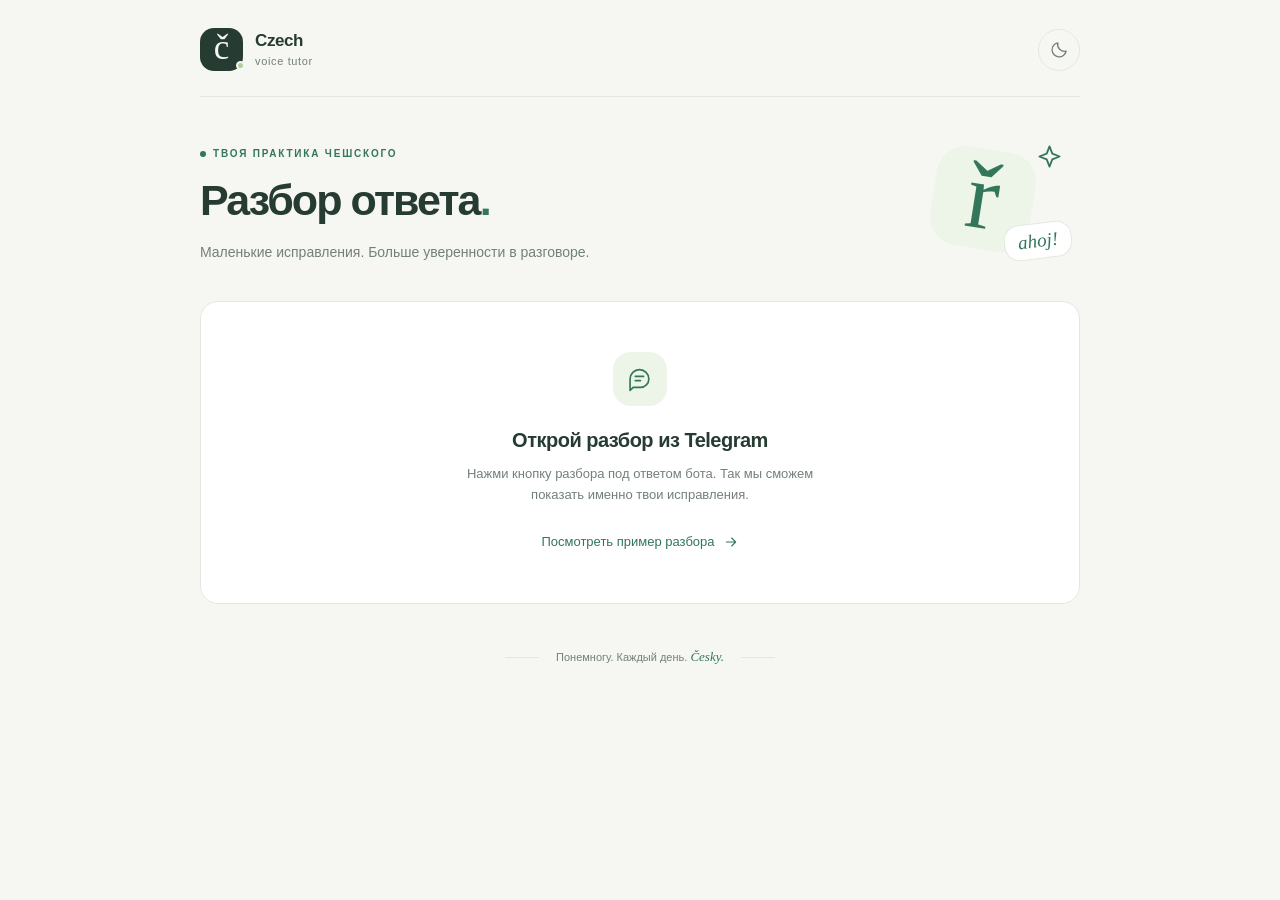
==== src/czech_tutor/api/static/index.html @ 73d91662 "feat(web): add responsive feedback Mini App" ====
<!DOCTYPE html>
<html lang="ru">
<head>
  <meta charset="utf-8">
  <meta name="viewport" content="width=device-width, initial-scale=1, viewport-fit=cover">
  <meta name="color-scheme" content="light dark">
  <meta name="referrer" content="no-referrer">
  <title>Разбор ответа · Czech Voice Tutor</title>
  <link rel="icon" href="data:,">
  <link rel="stylesheet" href="./styles.css">
  <script src="https://telegram.org/js/telegram-web-app.js"></script>
  <script type="module" src="./app.js"></script>
</head>
<body>
  <svg class="icon-library" xmlns="http://www.w3.org/2000/svg" aria-hidden="true">
    <symbol id="icon-arrow" viewBox="0 0 24 24"><path d="M5 12h14m-6-6 6 6-6 6"/></symbol>
    <symbol id="icon-check" viewBox="0 0 24 24"><path d="m5 12 4 4L19 6"/></symbol>
    <symbol id="icon-message" viewBox="0 0 24 24"><path d="M20 11.5a8 8 0 0 1-8 8H5l-3 3v-11a9 9 0 0 1 18 0Z"/><path d="M7 9h8m-8 4h5"/></symbol>
    <symbol id="icon-spark" viewBox="0 0 24 24"><path d="m12 3 2.5 6.5L21 12l-6.5 2.5L12 21l-2.5-6.5L3 12l6.5-2.5Z"/></symbol>
    <symbol id="icon-moon" viewBox="0 0 24 24"><path d="M20.5 13.5A8.5 8.5 0 0 1 10.5 3.4a8.5 8.5 0 1 0 10 10.1Z"/></symbol>
    <symbol id="icon-back" viewBox="0 0 24 24"><path d="M19 12H5m6-6-6 6 6 6"/></symbol>
    <symbol id="icon-info" viewBox="0 0 24 24"><circle cx="12" cy="12" r="9"/><path d="M12 11v6m0-10v1"/></symbol>
  </svg>

  <div class="page-shell">
    <header class="topbar">
      <div class="brand" aria-label="Czech Voice Tutor">
        <span class="brand-mark" aria-hidden="true">č<span></span></span>
        <span class="brand-name">Czech<span>voice tutor</span></span>
      </div>
      <div class="header-actions">
        <span id="demo-badge" class="demo-badge" hidden>Демо · вымышленный пример</span>
        <button id="theme-toggle" class="icon-button" type="button" aria-label="Переключить тему">
          <svg class="icon"><use href="#icon-moon"/></svg>
        </button>
        <button id="close-button" class="back-button" type="button" hidden>
          <svg class="icon"><use href="#icon-back"/></svg><span>В чат</span>
        </button>
      </div>
    </header>

    <main id="main-content">
      <section class="hero" aria-labelledby="page-title">
        <div>
          <p class="eyebrow"><span class="status-dot"></span> ТВОЯ ПРАКТИКА ЧЕШСКОГО</p>
          <h1 id="page-title">Разбор ответа<span class="title-dot">.</span></h1>
          <p class="hero-description">Маленькие исправления.<br class="mobile-break"> Больше уверенности в разговоре.</p>
        </div>
        <div class="hero-art" aria-hidden="true"><span>ř</span><svg class="icon"><use href="#icon-spark"/></svg><i>ahoj!</i></div>
      </section>

      <section id="loading-state" class="state-card" role="status" aria-live="polite">
        <div class="loading-indicator" aria-hidden="true"><span></span><span></span><span></span></div>
        <h2>Собираем твой разбор</h2>
        <p>Ещё мгновение — и всё будет на своих местах.</p>
        <div class="skeleton" aria-hidden="true"></div><div class="skeleton short" aria-hidden="true"></div>
      </section>

      <section id="error-state" class="state-card" role="alert" hidden>
        <span class="state-icon"><svg class="icon"><use href="#icon-message"/></svg></span>
        <h2 id="error-title"></h2>
        <p id="error-description"></p>
        <div class="state-actions">
          <button id="retry-button" class="primary-button" type="button" hidden>Попробовать ещё раз<svg class="icon"><use href="#icon-arrow"/></svg></button>
          <a id="demo-link" class="secondary-link" href="?demo=1" hidden>Посмотреть пример разбора<svg class="icon"><use href="#icon-arrow"/></svg></a>
        </div>
      </section>

      <section id="feedback" aria-label="Сохранённый разбор" hidden>
        <div class="tabs" role="tablist" aria-label="Разделы разбора">
          <button id="corrections-tab" class="tab" role="tab" type="button" aria-selected="true" aria-controls="corrections-panel">
            <svg class="icon"><use href="#icon-spark"/></svg>Исправления<span id="corrections-count" class="count">0</span>
          </button>
          <button id="reply-tab" class="tab" role="tab" type="button" aria-selected="false" aria-controls="reply-panel" tabindex="-1">
            <svg class="icon"><use href="#icon-message"/></svg>Ответ бота
          </button>
        </div>

        <section id="corrections-panel" role="tabpanel" aria-labelledby="corrections-tab" tabindex="0">
          <div class="section-heading"><h2>Как сказать точнее</h2><span id="corrections-caption"></span></div>
          <div id="correction-list" class="correction-list"></div>
          <div id="empty-state" class="empty-card" hidden>
            <span class="success-mark"><svg class="icon"><use href="#icon-check"/></svg></span>
            <h3>В этом сообщении нет исправлений</h3>
            <p>Модель не предложила правок. Продолжай разговор —<br>практика помогает говорить свободнее.</p>
          </div>
          <p class="review-note"><svg class="icon"><use href="#icon-info"/></svg>Разбор подготовлен ИИ. Если правило кажется спорным, уточни его у преподавателя или в справочнике.</p>
        </section>

        <section id="reply-panel" role="tabpanel" aria-labelledby="reply-tab" tabindex="0" hidden>
          <div class="section-heading"><h2>Продолжаем разговор</h2><span>ПО-ЧЕШСКИ</span></div>
          <article class="reply-card"><span class="reply-label"><span class="status-dot"></span>CZECH VOICE TUTOR</span><p id="reply-text" lang="cs"></p></article>
        </section>

        <aside id="note-card" class="note-card" hidden><span class="note-mark" aria-hidden="true">i</span><div><h2>Небольшая подсказка</h2><p id="note-text"></p></div></aside>
      </section>

      <noscript><div class="state-card"><h2>Нужен JavaScript</h2><p>Для загрузки разбора открой страницу в Telegram с включённым JavaScript.</p></div></noscript>
    </main>

    <footer class="footer"><span class="footer-line"></span><span>Понемногу. Каждый день. <span lang="cs">Česky.</span></span><span class="footer-line"></span></footer>
  </div>

  <template id="correction-template">
    <article class="correction-card">
      <div class="correction-heading"><span class="correction-number"></span><span>Точнее будет так</span><svg class="icon"><use href="#icon-check"/></svg></div>
      <div class="comparison">
        <div class="phrase original"><span class="phrase-label">БЫЛО</span><p lang="cs"></p></div>
        <svg class="icon comparison-arrow" aria-hidden="true"><use href="#icon-arrow"/></svg>
        <div class="phrase corrected"><span class="phrase-label">ЛУЧШЕ</span><p lang="cs"></p></div>
      </div>
      <div class="explanation"><span class="explanation-label">Почему так</span><p></p></div>
    </article>
  </template>
</body>
</html>
---- src/czech_tutor/api/static/styles.css ----
:root {
  color-scheme: light;
  --page: #f6f7f2;
  --surface: #fff;
  --ink: #263b32;
  --muted: #738077;
  --line: #e4e9e0;
  --green: #33765a;
  --green-soft: #edf4e8;
  --red: #a65d56;
  --red-soft: #fcf1ed;
  --note: #f0f2e8;
  --shadow: 0 6px 28px #233f2c04;
  font-family: -apple-system, BlinkMacSystemFont, "Segoe UI", sans-serif;
  font-synthesis: none;
  -webkit-font-smoothing: antialiased;
}
@media (prefers-color-scheme: dark) {
  :root:not([data-theme="light"]) { color-scheme: dark; --page: #141c19; --surface: #1d2822; --ink: #e4ede5; --muted: #a1b2a5; --line: #314137; --green: #9dceab; --green-soft: #283c2d; --red: #e0aaa0; --red-soft: #3b2d2b; --note: #293128; --shadow: none; }
}
:root[data-theme="dark"] { color-scheme: dark; --page: #141c19; --surface: #1d2822; --ink: #e4ede5; --muted: #a1b2a5; --line: #314137; --green: #9dceab; --green-soft: #283c2d; --red: #e0aaa0; --red-soft: #3b2d2b; --note: #293128; --shadow: none; }
* { box-sizing: border-box; }
[hidden] { display: none !important; }
body { margin: 0; background: var(--page); color: var(--ink); font-size: 15px; line-height: 1.6; }
button, a { -webkit-tap-highlight-color: transparent; }
button { font: inherit; cursor: pointer; }
a { color: inherit; }
button:focus-visible, a:focus-visible, [tabindex]:focus-visible { outline: 3px solid var(--green); outline-offset: 4px; }
.icon-library { position: absolute; width: 0; height: 0; overflow: hidden; }
.icon { width: 20px; height: 20px; flex-shrink: 0; fill: none; stroke: currentColor; stroke-width: 1.6; stroke-linecap: round; stroke-linejoin: round; }
.page-shell { width: min(100% - 64px, 880px); margin: 0 auto; padding-top: max(28px, env(safe-area-inset-top), var(--tg-content-safe-area-inset-top, 0px)); padding-bottom: max(28px, env(safe-area-inset-bottom), var(--tg-content-safe-area-inset-bottom, 0px)); }
.topbar { display: flex; align-items: center; justify-content: space-between; gap: 16px; padding-bottom: 25px; border-bottom: 1px solid var(--line); }
.brand { display: inline-flex; align-items: center; gap: 12px; text-decoration: none; }
.brand-mark { width: 43px; height: 43px; position: relative; display: grid; place-items: center; background: var(--ink); color: var(--page); border-radius: 14px; font-family: Georgia, serif; font-size: 35px; line-height: 1; padding-bottom: 5px; }
.brand-mark span { position: absolute; width: 9px; height: 9px; background: #b4cd9c; border-radius: 50%; right: -2px; bottom: 1px; border: 2px solid var(--page); }
.brand-name { display: flex; flex-direction: column; font-size: 17px; font-weight: 650; line-height: 1.2; letter-spacing: -.4px; }
.brand-name > span { color: var(--muted); font-size: 11px; font-weight: 450; letter-spacing: .65px; margin-top: 4px; }
.header-actions { display: flex; align-items: center; gap: 12px; }
.demo-badge { font-size: 11px; color: var(--muted); border: 1px solid var(--line); padding: 6px 10px; border-radius: 20px; }
.icon-button, .back-button { display: inline-flex; align-items: center; justify-content: center; min-width: 42px; min-height: 42px; background: transparent; color: var(--muted); border: 1px solid var(--line); border-radius: 50%; }
.back-button { gap: 6px; border-radius: 24px; padding: 8px 14px; font-size: 13px; }
.icon-button:hover, .back-button:hover { background: var(--surface); color: var(--ink); }
.hero { display: flex; justify-content: space-between; align-items: center; gap: 20px; padding: 49px 0 37px; }
.eyebrow { display: flex; align-items: center; gap: 7px; color: var(--green); font-size: 10px; font-weight: 650; letter-spacing: 1.8px; margin: 0 0 13px; }
.status-dot { display: inline-block; height: 6px; width: 6px; border-radius: 50%; background: var(--green); flex-shrink: 0; }
h1 { font-size: clamp(30px, 5vw, 43px); line-height: 1.2; font-weight: 600; letter-spacing: -1.9px; margin: 0; }
.title-dot { color: var(--green); }
.hero-description { color: var(--muted); font-size: 14px; margin: 14px 0 0; line-height: 1.7; }
.mobile-break { display: none; }
.hero-art { position: relative; height: 113px; width: 130px; margin-right: 17px; flex-shrink: 0; }
.hero-art > span { display: grid; place-items: center; height: 100px; width: 100px; border-radius: 29px; background: var(--green-soft); color: var(--green); font-family: Georgia, serif; font-size: 95px; line-height: 1; transform: rotate(9deg); padding-bottom: 20px; }
.hero-art .icon { position: absolute; right: 0; top: -6px; width: 27px; height: 27px; color: var(--green); }
.hero-art > i { position: absolute; right: -9px; bottom: 2px; padding: 2px 13px; background: var(--surface); color: var(--green); font-family: Georgia, serif; font-size: 19px; border: 1px solid var(--line); border-radius: 15px; transform: rotate(-7deg); }
.tabs { display: flex; gap: 5px; width: fit-content; max-width: 100%; padding: 5px; background: var(--line); border-radius: 14px; margin-bottom: 31px; }
.tab { display: flex; align-items: center; justify-content: center; gap: 8px; min-height: 43px; padding: 9px 19px; border: 0; border-radius: 10px; background: transparent; color: var(--muted); font-size: 13px; font-weight: 550; white-space: nowrap; }
.tab[aria-selected="true"] { background: var(--surface); color: var(--ink); box-shadow: 0 2px 4px #00000004; }
.tab .icon { width: 16px; height: 16px; }
.count { min-width: 20px; height: 20px; display: inline-flex; align-items: center; justify-content: center; padding: 0 5px; border-radius: 6px; background: var(--green-soft); color: var(--green); font-size: 11px; }
.section-heading { display: flex; justify-content: space-between; align-items: baseline; gap: 12px; margin-bottom: 15px; }
.section-heading h2 { font-size: 15px; margin: 0; font-weight: 550; letter-spacing: -.2px; }
.section-heading > span { color: var(--muted); font-size: 10px; letter-spacing: 1.1px; text-align: right; }
.correction-list { display: grid; gap: 16px; }
.correction-card { background: var(--surface); border: 1px solid var(--line); border-radius: 18px; padding: 23px 25px 21px; box-shadow: var(--shadow); animation: appear .3s ease both; }
.correction-heading { display: flex; align-items: center; gap: 9px; color: var(--muted); font-size: 11px; margin-bottom: 17px; }
.correction-number { color: var(--green); background: var(--green-soft); border-radius: 6px; font-size: 10px; font-weight: 600; padding: 2px 6px; font-variant-numeric: tabular-nums; }
.correction-heading > .icon { margin-left: auto; width: 15px; height: 15px; color: var(--green); }
.comparison { display: grid; grid-template-columns: minmax(0, 1fr) 20px minmax(0, 1fr); align-items: center; gap: 14px; }
.phrase { align-self: stretch; border-radius: 10px; padding: 11px 15px 13px; overflow-wrap: anywhere; }
.original { background: var(--red-soft); color: var(--red); }
.corrected { background: var(--green-soft); color: var(--green); }
.phrase-label { display: block; font-size: 9px; letter-spacing: 1.2px; font-weight: 600; opacity: .85; }
.phrase p { font-size: 18px; font-weight: 500; line-height: 1.5; margin: 4px 0 0; }
.original p { text-decoration: line-through; text-decoration-color: color-mix(in srgb, var(--red), transparent 50%); text-decoration-thickness: 1px; }
.comparison-arrow { width: 18px; height: 18px; color: var(--muted); }
.explanation { display: grid; grid-template-columns: 88px minmax(0, 1fr); gap: 12px; padding-top: 17px; margin-top: 17px; border-top: 1px solid var(--line); }
.explanation-label { color: var(--muted); font-size: 11px; padding-top: 2px; }
.explanation p { font-size: 13px; line-height: 1.75; margin: 0; overflow-wrap: anywhere; white-space: pre-wrap; }
.review-note { display: flex; align-items: flex-start; gap: 8px; color: var(--muted); font-size: 11px; line-height: 1.7; margin: 18px 5px 0; }
.review-note .icon { width: 14px; height: 14px; margin-top: 2px; }
.reply-card { background: var(--surface); border: 1px solid var(--line); border-radius: 18px; padding: 27px; }
.reply-label { display: flex; align-items: center; gap: 7px; color: var(--muted); font-size: 10px; letter-spacing: 1.3px; }
.reply-card > p { margin: 20px 0 4px; font-size: 20px; line-height: 1.85; letter-spacing: -.2px; white-space: pre-wrap; overflow-wrap: anywhere; }
.note-card { margin-top: 25px; border-radius: 14px; background: var(--note); padding: 19px 21px; display: flex; align-items: flex-start; gap: 12px; }
.note-mark { color: var(--green); font-family: Georgia, serif; font-weight: 700; font-style: italic; width: 22px; height: 22px; display: grid; place-items: center; border: 1px solid var(--green); border-radius: 50%; flex-shrink: 0; font-size: 14px; }
.note-card h2 { font-size: 12px; margin: 0 0 6px; font-weight: 600; }
.note-card p { margin: 0; color: var(--muted); font-size: 13px; line-height: 1.75; white-space: pre-wrap; overflow-wrap: anywhere; }
.footer { display: flex; align-items: center; justify-content: center; gap: 17px; color: var(--muted); font-size: 11px; margin-top: 43px; padding: 0 15px; }
.footer > span:nth-child(2) { text-align: center; }
.footer-line { width: 34px; height: 1px; background: var(--line); }
.footer [lang="cs"] { font-family: Georgia, serif; font-style: italic; font-size: 13px; color: var(--green); }
.state-card, .empty-card { text-align: center; background: var(--surface); border: 1px solid var(--line); border-radius: 18px; padding: 50px 28px; }
.state-card h2, .empty-card h3 { font-size: 20px; line-height: 1.4; font-weight: 550; letter-spacing: -.5px; margin: 20px 0 10px; }
.state-card p, .empty-card p { color: var(--muted); font-size: 13px; max-width: 400px; margin: 0 auto; }
.state-icon, .success-mark { display: inline-grid; place-items: center; height: 54px; width: 54px; background: var(--green-soft); color: var(--green); border-radius: 18px; }
.success-mark { border-radius: 50%; }
.state-icon .icon, .success-mark .icon { width: 25px; height: 25px; }
.state-actions { display: grid; justify-content: center; justify-items: center; gap: 17px; margin-top: 26px; }
.primary-button { display: inline-flex; align-items: center; justify-content: center; gap: 14px; border: 0; border-radius: 12px; min-height: 46px; padding: 12px 20px; background: var(--green); color: var(--page); font-size: 13px; font-weight: 550; }
.primary-button:hover { filter: brightness(.93); }
.secondary-link { display: inline-flex; align-items: center; gap: 8px; color: var(--green); font-size: 13px; text-decoration: none; }
.secondary-link:hover { text-decoration: underline; }
.secondary-link .icon { width: 16px; height: 16px; }
.loading-indicator { display: flex; gap: 6px; justify-content: center; height: 20px; align-items: center; }
.loading-indicator span { width: 8px; height: 8px; border-radius: 50%; background: var(--green); animation: breathe 1.1s infinite alternate; }
.loading-indicator span:nth-child(2) { animation-delay: .2s; }
.loading-indicator span:nth-child(3) { animation-delay: .4s; }
.skeleton { height: 10px; border-radius: 10px; width: 70%; margin: 30px auto 0; background: var(--line); animation: breathe 1.1s infinite alternate; }
.skeleton.short { width: 44%; margin-top: 12px; }
@keyframes breathe { from { opacity: .35; } to { opacity: .9; } }
@keyframes appear { from { opacity: 0; transform: translateY(5px); } to { opacity: 1; transform: translateY(0); } }
@media (max-width: 600px) {
  .page-shell { width: calc(100% - 36px); padding-top: max(20px, env(safe-area-inset-top), var(--tg-content-safe-area-inset-top, 0px)); }
  .topbar { padding-bottom: 19px; }
  .header-actions { gap: 8px; }
  .demo-badge { position: absolute; top: 85px; right: 18px; font-size: 9px; padding: 3px 7px; }
  .brand-mark { width: 37px; height: 37px; font-size: 30px; border-radius: 12px; }
  .brand-name { font-size: 15px; }
  .brand-name > span { font-size: 10px; }
  .hero { padding-top: 44px; padding-bottom: 27px; gap: 6px; }
  h1 { font-size: 31px; letter-spacing: -1.3px; }
  .eyebrow { font-size: 8px; letter-spacing: 1.3px; margin-bottom: 11px; }
  .hero-description { font-size: 12px; margin-top: 11px; }
  .mobile-break { display: inline; }
  .hero-art { width: 62px; height: 79px; margin-right: 6px; }
  .hero-art > span { width: 60px; height: 67px; font-size: 63px; border-radius: 20px; padding-bottom: 15px; }
  .hero-art .icon { width: 19px; height: 19px; right: -8px; top: -5px; }
  .hero-art > i { font-size: 14px; padding: 0 8px; right: -8px; bottom: 0; }
  .tabs { width: 100%; margin-bottom: 26px; }
  .tab { flex: 1; padding: 9px 8px; gap: 6px; font-size: 12px; }
  .section-heading { margin-bottom: 12px; }
  .section-heading h2 { font-size: 14px; }
  .section-heading > span { font-size: 8px; letter-spacing: .7px; }
  .correction-card { padding: 18px 16px; border-radius: 15px; }
  .comparison { gap: 8px; grid-template-columns: minmax(0, 1fr) 14px minmax(0, 1fr); }
  .phrase { padding: 9px 10px 11px; }
  .phrase p { font-size: 16px; }
  .phrase-label { font-size: 8px; }
  .comparison-arrow { width: 14px; height: 14px; }
  .explanation { grid-template-columns: 1fr; gap: 5px; margin-top: 14px; padding-top: 12px; }
  .explanation-label { font-size: 10px; }
  .explanation p { font-size: 12px; }
  .correction-list { gap: 12px; }
  .note-card { padding: 16px; margin-top: 20px; gap: 10px; }
  .note-card p { font-size: 12px; }
  .reply-card { padding: 21px; }
  .reply-card > p { font-size: 18px; }
  .footer { font-size: 10px; gap: 11px; margin-top: 32px; padding: 0; }
  .state-card, .empty-card { padding: 35px 18px; }
  .state-card h2, .empty-card h3 { font-size: 18px; }
}
@media (max-width: 350px) {
  .hero-art { display: none; }
  .back-button { padding: 8px; }
  .back-button span { display: none; }
  .comparison { grid-template-columns: 1fr; }
  .comparison-arrow { display: none; }
}
@media (prefers-reduced-motion: reduce) {
  *, *::before, *::after { animation: none !important; scroll-behavior: auto !important; }
}
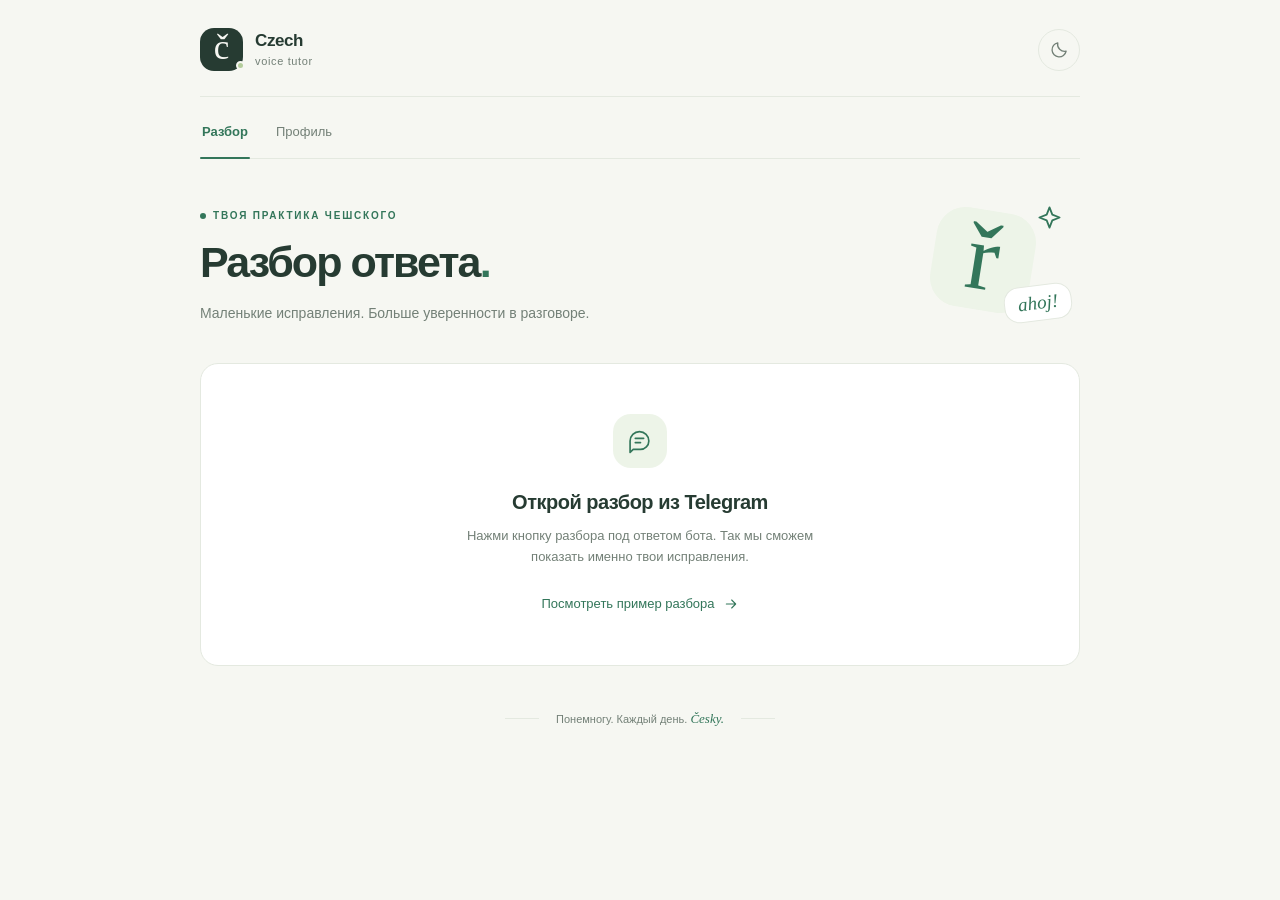
==== commit 835618bb: "feat(web): add Mini App profile settings" ====
--- a/src/czech_tutor/api/static/index.html
+++ b/src/czech_tutor/api/static/index.html
@@ -38,6 +38,11 @@
         </button>
       </div>
     </header>
+
+    <nav class="page-nav" aria-label="Разделы приложения">
+      <span class="page-nav-link" aria-current="page">Разбор</span>
+      <a id="profile-link" class="page-nav-link" href="./profile.html">Профиль</a>
+    </nav>
 
     <main id="main-content">
       <section class="hero" aria-labelledby="page-title">
--- a/src/czech_tutor/api/static/styles.css
+++ b/src/czech_tutor/api/static/styles.css
@@ -40,6 +40,11 @@
 .icon-button, .back-button { display: inline-flex; align-items: center; justify-content: center; min-width: 42px; min-height: 42px; background: transparent; color: var(--muted); border: 1px solid var(--line); border-radius: 50%; }
 .back-button { gap: 6px; border-radius: 24px; padding: 8px 14px; font-size: 13px; }
 .icon-button:hover, .back-button:hover { background: var(--surface); color: var(--ink); }
+.page-nav { display: flex; gap: 24px; border-bottom: 1px solid var(--line); margin-top: 13px; }
+.page-nav-link { position: relative; padding: 12px 2px 15px; color: var(--muted); font-size: 13px; text-decoration: none; }
+.page-nav-link:hover { color: var(--ink); }
+.page-nav-link[aria-current="page"] { color: var(--green); font-weight: 600; }
+.page-nav-link[aria-current="page"]::after { content: ""; position: absolute; height: 2px; left: 0; right: 0; bottom: -1px; background: var(--green); border-radius: 2px; }
 .hero { display: flex; justify-content: space-between; align-items: center; gap: 20px; padding: 49px 0 37px; }
 .eyebrow { display: flex; align-items: center; gap: 7px; color: var(--green); font-size: 10px; font-weight: 650; letter-spacing: 1.8px; margin: 0 0 13px; }
 .status-dot { display: inline-block; height: 6px; width: 6px; border-radius: 50%; background: var(--green); flex-shrink: 0; }
@@ -95,8 +100,9 @@
 .success-mark { border-radius: 50%; }
 .state-icon .icon, .success-mark .icon { width: 25px; height: 25px; }
 .state-actions { display: grid; justify-content: center; justify-items: center; gap: 17px; margin-top: 26px; }
-.primary-button { display: inline-flex; align-items: center; justify-content: center; gap: 14px; border: 0; border-radius: 12px; min-height: 46px; padding: 12px 20px; background: var(--green); color: var(--page); font-size: 13px; font-weight: 550; }
+.primary-button { display: inline-flex; align-items: center; justify-content: center; gap: 14px; border: 0; border-radius: 12px; min-height: 46px; padding: 12px 20px; background: var(--green); color: var(--page); font-size: 13px; font-weight: 550; text-decoration: none; }
 .primary-button:hover { filter: brightness(.93); }
+.primary-button:disabled { background: var(--line); color: var(--muted); cursor: default; filter: none; }
 .secondary-link { display: inline-flex; align-items: center; gap: 8px; color: var(--green); font-size: 13px; text-decoration: none; }
 .secondary-link:hover { text-decoration: underline; }
 .secondary-link .icon { width: 16px; height: 16px; }
@@ -106,6 +112,76 @@
 .loading-indicator span:nth-child(3) { animation-delay: .4s; }
 .skeleton { height: 10px; border-radius: 10px; width: 70%; margin: 30px auto 0; background: var(--line); animation: breathe 1.1s infinite alternate; }
 .skeleton.short { width: 44%; margin-top: 12px; }
+.profile-art { position: relative; display: grid; place-items: center; width: 98px; height: 98px; margin-right: 20px; border-radius: 29px; background: var(--green-soft); color: var(--green); transform: rotate(7deg); flex-shrink: 0; }
+.profile-art > .icon { width: 45px; height: 45px; stroke-width: 1.1; transform: rotate(-7deg); }
+.profile-art > span { position: absolute; bottom: -6px; right: -11px; padding: 0 12px; border: 1px solid var(--line); border-radius: 20px; background: var(--surface); font: italic 19px/1.5 Georgia, serif; transform: rotate(-12deg); }
+.preview-notice { display: flex; align-items: flex-start; gap: 10px; padding: 14px 17px; margin-bottom: 19px; border: 1px dashed var(--line); border-radius: 12px; color: var(--muted); }
+.preview-notice > .icon { width: 16px; height: 16px; margin-top: 3px; }
+.preview-notice p { margin: 0; font-size: 12px; line-height: 1.6; }
+.preview-notice strong { color: var(--ink); font-weight: 550; margin-right: 8px; }
+.profile-summary { display: flex; align-items: center; flex-wrap: wrap; gap: 15px; padding: 20px 24px; margin-bottom: 21px; border: 1px solid var(--line); background: var(--surface); border-radius: 18px; }
+.profile-avatar { display: grid; place-items: center; width: 46px; height: 46px; border-radius: 15px; background: var(--green-soft); color: var(--green); flex-shrink: 0; }
+.profile-avatar .icon { width: 23px; height: 23px; }
+.profile-identity { flex: 1; }
+.profile-identity h2 { margin: 0 0 3px; font-size: 15px; font-weight: 550; }
+.profile-identity p { margin: 0; font-size: 12px; color: var(--muted); }
+.level-badge { display: inline-block; padding: 5px 10px; border: 1px solid var(--line); border-radius: 8px; font-size: 11px; color: var(--muted); }
+.level-badge.has-level { color: var(--green); border-color: var(--green-soft); background: var(--green-soft); }
+.profile-card { padding: 27px; border: 1px solid var(--line); background: var(--surface); border-radius: 18px; box-shadow: var(--shadow); }
+.profile-card fieldset { border: 0; min-width: 0; padding: 0; margin: 0; }
+.profile-card legend { padding: 0; color: var(--ink); font-size: 18px; font-weight: 550; letter-spacing: -.4px; }
+.profile-description { margin: 7px 0 23px; max-width: 540px; color: var(--muted); font-size: 13px; line-height: 1.7; }
+.level-grid { display: grid; grid-template-columns: repeat(3, minmax(0, 1fr)); gap: 12px; }
+.level-option { position: relative; min-width: 0; cursor: pointer; }
+.level-option input { position: absolute; width: 1px; height: 1px; opacity: 0; }
+.level-option-body { display: flex; flex-direction: column; height: 100%; min-height: 143px; padding: 15px; border: 1px solid var(--line); border-radius: 12px; background: var(--page); transition: border-color .15s, background .15s; }
+.level-option:hover .level-option-body { border-color: var(--muted); }
+.level-option input:checked + .level-option-body { border-color: var(--green); background: var(--green-soft); box-shadow: inset 0 0 0 1px var(--green); }
+.level-option input:focus-visible + .level-option-body { outline: 3px solid var(--green); outline-offset: 4px; }
+.level-option input[aria-disabled="true"] + .level-option-body { cursor: wait; }
+.level-option-top { display: flex; align-items: center; justify-content: space-between; margin-bottom: 10px; }
+.level-option-top strong { color: var(--green); font-size: 23px; line-height: 1.2; font-weight: 550; letter-spacing: -.6px; }
+.level-check { display: grid; place-items: center; width: 20px; height: 20px; border: 1px solid var(--line); border-radius: 50%; background: var(--surface); }
+.level-check .icon { width: 13px; height: 13px; visibility: hidden; stroke-width: 2; }
+.level-option input:checked + .level-option-body .level-check { background: var(--green); border-color: var(--green); color: var(--page); }
+.level-option input:checked + .level-option-body .level-check .icon { visibility: visible; }
+.level-name { color: var(--ink); font-size: 13px; font-weight: 550; line-height: 1.5; }
+.level-description { color: var(--muted); font-size: 11px; line-height: 1.6; margin-top: 5px; }
+.level-hint { display: flex; align-items: flex-start; gap: 10px; padding: 16px 17px; margin-top: 20px; border-radius: 12px; background: var(--note); }
+.level-hint .note-mark { width: 18px; height: 18px; margin-top: 1px; font-size: 12px; }
+.level-hint p { color: var(--muted); font-size: 12px; line-height: 1.7; margin: 0; }
+.answer-length-card { margin-top: 20px; }
+.length-grid { display: grid; grid-template-columns: repeat(3, minmax(0, 1fr)); gap: 12px; }
+.length-option-body { min-height: 105px; }
+.length-preview { display: flex; flex-direction: column; justify-content: center; gap: 4px; height: 30px; width: 35px; color: var(--green); }
+.length-preview i { display: block; height: 2px; width: 100%; border-radius: 2px; background: currentColor; }
+.length-preview i:last-child { width: 65%; }
+.response-mode-card { margin-top: 20px; }
+.response-mode-heading { display: flex; align-items: center; gap: 11px; margin-bottom: 20px; }
+.response-mode-icon { display: grid; place-items: center; width: 36px; height: 36px; border-radius: 11px; background: var(--green-soft); color: var(--green); flex-shrink: 0; }
+.response-mode-heading h2 { margin: 0; font-size: 18px; font-weight: 550; letter-spacing: -.4px; }
+.coming-soon-badge { margin-left: auto; padding: 3px 9px; border: 1px solid var(--line); border-radius: 20px; font-size: 10px; color: var(--muted); }
+.response-mode-choice { display: flex; align-items: center; justify-content: space-between; gap: 16px; padding: 16px 17px; border: 1px solid var(--line); border-radius: 13px; background: var(--page); cursor: pointer; -webkit-tap-highlight-color: transparent; }
+.response-mode-copy { display: flex; flex-direction: column; gap: 3px; }
+.response-mode-copy strong { font-size: 14px; font-weight: 550; }
+.response-mode-copy > span { color: var(--muted); font-size: 12px; }
+.response-switch { position: relative; display: grid; place-items: center; width: 54px; height: 44px; flex-shrink: 0; }
+.response-switch input { position: absolute; inset: 0; width: 100%; height: 100%; margin: 0; opacity: 0; cursor: pointer; z-index: 1; }
+.response-switch-track { position: relative; width: 52px; height: 30px; border-radius: 18px; background: var(--line); transition: background .2s ease; }
+.response-switch-track::after { content: ""; position: absolute; top: 4px; left: 4px; width: 22px; height: 22px; border-radius: 50%; background: var(--surface); box-shadow: 0 1px 4px #00000025; transition: transform .2s ease; }
+.response-switch input:checked + .response-switch-track { background: var(--green); }
+.response-switch input:checked + .response-switch-track::after { transform: translateX(22px); }
+.response-switch input:focus-visible + .response-switch-track { outline: 3px solid var(--green); outline-offset: 4px; }
+.response-mode-status { margin: 14px 0 0; color: var(--green); font-size: 12px; }
+.response-mode-help { margin: 6px 0 0; color: var(--muted); font-size: 11px; line-height: 1.7; }
+.preference-status { min-height: 20px; margin: 14px 0 0; color: var(--muted); font-size: 11px; }
+.preference-status.is-confirmed { color: var(--green); }
+.inline-retry { color: inherit; background: transparent; border: 0; padding: 10px 0 3px; min-height: 36px; text-decoration: underline; text-underline-offset: 3px; font-size: 12px; }
+.profile-footnote { color: var(--muted); font-size: 12px; line-height: 1.8; text-align: center; margin: 20px 12px 0; }
+.form-message { display: flex; align-items: flex-start; gap: 9px; border-radius: 10px; padding: 13px 15px; margin-top: 15px; }
+.form-message .icon { width: 17px; height: 17px; margin-top: 1px; }
+.form-message p { margin: 0; font-size: 12px; line-height: 1.7; }
+.form-error { background: var(--red-soft); color: var(--red); }
 @keyframes breathe { from { opacity: .35; } to { opacity: .9; } }
 @keyframes appear { from { opacity: 0; transform: translateY(5px); } to { opacity: 1; transform: translateY(0); } }
 @media (max-width: 600px) {
@@ -147,6 +223,37 @@
   .footer { font-size: 10px; gap: 11px; margin-top: 32px; padding: 0; }
   .state-card, .empty-card { padding: 35px 18px; }
   .state-card h2, .empty-card h3 { font-size: 18px; }
+  .profile-art { width: 62px; height: 69px; border-radius: 20px; margin-right: 7px; }
+  .profile-art > .icon { width: 32px; height: 32px; }
+  .profile-art > span { font-size: 14px; right: -6px; padding: 0 8px; }
+  .preview-notice { padding: 12px 14px; margin-bottom: 16px; }
+  .preview-notice p { font-size: 11px; }
+  .preview-notice strong, .preview-notice span { display: block; }
+  .profile-summary { padding: 17px; gap: 12px; margin-bottom: 16px; border-radius: 15px; }
+  .profile-identity h2 { font-size: 14px; }
+  .profile-identity p { font-size: 11px; }
+  .level-badge { margin-left: 58px; margin-top: -5px; }
+  .profile-card { padding: 20px 17px; border-radius: 15px; }
+  .profile-card legend { font-size: 17px; }
+  .profile-description { font-size: 12px; margin-bottom: 19px; }
+  .level-grid { grid-template-columns: repeat(2, minmax(0, 1fr)); gap: 10px; }
+  .level-option-body { min-height: 143px; padding: 13px 12px; }
+  .level-option-top strong { font-size: 22px; }
+  .level-name { font-size: 12px; }
+  .level-description { font-size: 11px; }
+  .level-hint { padding: 13px; margin-top: 17px; }
+  .level-hint p { font-size: 11px; }
+  .length-grid { gap: 8px; }
+  .length-option-body { min-height: 100px; padding: 13px 9px; }
+  .length-preview { width: 25px; }
+  .length-option-body .level-check { width: 16px; height: 16px; }
+  .length-option-body .level-check .icon { width: 11px; height: 11px; }
+  .response-mode-heading { gap: 9px; margin-bottom: 16px; }
+  .response-mode-heading h2 { font-size: 17px; }
+  .response-mode-choice { padding: 12px; gap: 12px; }
+  .response-mode-copy strong { font-size: 13px; }
+  .response-mode-copy > span { font-size: 11px; }
+  .profile-footnote { font-size: 11px; }
 }
 @media (max-width: 350px) {
   .hero-art { display: none; }
@@ -154,7 +261,8 @@
   .back-button span { display: none; }
   .comparison { grid-template-columns: 1fr; }
   .comparison-arrow { display: none; }
+  .profile-art { display: none; }
 }
 @media (prefers-reduced-motion: reduce) {
-  *, *::before, *::after { animation: none !important; scroll-behavior: auto !important; }
-}
+  *, *::before, *::after { animation: none !important; transition: none !important; scroll-behavior: auto !important; }
+}
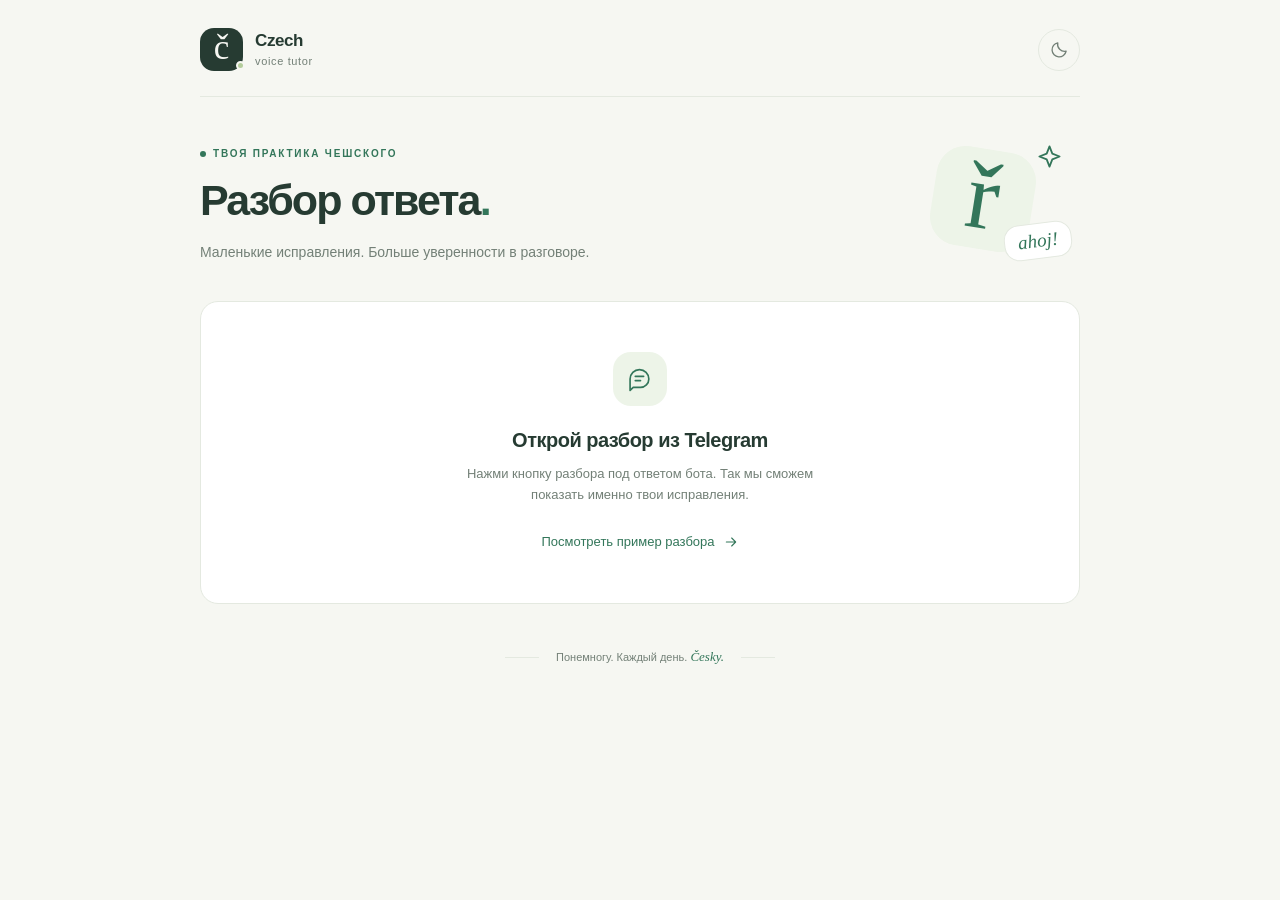
==== commit 18838da4: "feat: localize Mini App and separate profile from feedback review" ====
--- a/src/czech_tutor/api/static/index.html
+++ b/src/czech_tutor/api/static/index.html
@@ -39,17 +39,14 @@
       </div>
     </header>
 
-    <nav class="page-nav" aria-label="Разделы приложения">
-      <span class="page-nav-link" aria-current="page">Разбор</span>
-      <a id="profile-link" class="page-nav-link" href="./profile.html">Профиль</a>
-    </nav>
+
 
     <main id="main-content">
       <section class="hero" aria-labelledby="page-title">
         <div>
           <p class="eyebrow"><span class="status-dot"></span> ТВОЯ ПРАКТИКА ЧЕШСКОГО</p>
           <h1 id="page-title">Разбор ответа<span class="title-dot">.</span></h1>
-          <p class="hero-description">Маленькие исправления.<br class="mobile-break"> Больше уверенности в разговоре.</p>
+          <p id="page-description" class="hero-description">Маленькие исправления.<br class="mobile-break"> Больше уверенности в разговоре.</p>
         </div>
         <div class="hero-art" aria-hidden="true"><span>ř</span><svg class="icon"><use href="#icon-spark"/></svg><i>ahoj!</i></div>
       </section>
@@ -74,7 +71,7 @@
       <section id="feedback" aria-label="Сохранённый разбор" hidden>
         <div class="tabs" role="tablist" aria-label="Разделы разбора">
           <button id="corrections-tab" class="tab" role="tab" type="button" aria-selected="true" aria-controls="corrections-panel">
-            <svg class="icon"><use href="#icon-spark"/></svg>Исправления<span id="corrections-count" class="count">0</span>
+            <svg class="icon"><use href="#icon-spark"/></svg>Разбор<span id="corrections-count" class="count">0</span>
           </button>
           <button id="reply-tab" class="tab" role="tab" type="button" aria-selected="false" aria-controls="reply-panel" tabindex="-1">
             <svg class="icon"><use href="#icon-message"/></svg>Ответ бота
@@ -83,12 +80,15 @@
 
         <section id="corrections-panel" role="tabpanel" aria-labelledby="corrections-tab" tabindex="0">
           <div class="section-heading"><h2>Как сказать точнее</h2><span id="corrections-caption"></span></div>
+          <p id="explanation-language" class="explanation-language" hidden></p>
           <div id="correction-list" class="correction-list"></div>
           <div id="empty-state" class="empty-card" hidden>
             <span class="success-mark"><svg class="icon"><use href="#icon-check"/></svg></span>
-            <h3>В этом сообщении нет исправлений</h3>
-            <p>Модель не предложила правок. Продолжай разговор —<br>практика помогает говорить свободнее.</p>
+            <h3 id="empty-title">Ошибок нет</h3>
+            <p id="empty-description">Продолжай разговор — практика помогает говорить свободнее.</p>
           </div>
+          <div id="advice-section" hidden><div class="section-heading"><h2>Как сказать естественнее</h2><span>СОВЕТЫ</span></div><div id="advice-list" class="correction-list"></div></div>
+          <aside id="note-card" class="note-card" hidden><span class="note-mark" aria-hidden="true">i</span><div><h2>Пояснение</h2><p id="note-text"></p></div></aside>
           <p class="review-note"><svg class="icon"><use href="#icon-info"/></svg>Разбор подготовлен ИИ. Если правило кажется спорным, уточни его у преподавателя или в справочнике.</p>
         </section>
 
@@ -97,7 +97,6 @@
           <article class="reply-card"><span class="reply-label"><span class="status-dot"></span>CZECH VOICE TUTOR</span><p id="reply-text" lang="cs"></p></article>
         </section>
 
-        <aside id="note-card" class="note-card" hidden><span class="note-mark" aria-hidden="true">i</span><div><h2>Небольшая подсказка</h2><p id="note-text"></p></div></aside>
       </section>
 
       <noscript><div class="state-card"><h2>Нужен JavaScript</h2><p>Для загрузки разбора открой страницу в Telegram с включённым JavaScript.</p></div></noscript>
--- a/src/czech_tutor/api/static/styles.css
+++ b/src/czech_tutor/api/static/styles.css
@@ -266,3 +266,13 @@
 @media (prefers-reduced-motion: reduce) {
   *, *::before, *::after { animation: none !important; transition: none !important; scroll-behavior: auto !important; }
 }
+
+.language-options { display: grid; grid-template-columns: repeat(2, minmax(0, 1fr)); gap: 12px; margin-top: 18px; }
+.language-options .level-option-body { min-height: 54px; display: grid; place-items: center; }
+.language-options input:disabled + .level-option-body { opacity: .65; }
+.explanation-language { color: var(--muted); font-size: 12px; margin: 0 0 16px; }
+#advice-section { margin-top: 25px; }
+.advice-card { border-style: dashed; background: var(--note); }
+.advice-card .original { background: transparent; color: var(--ink); }
+.advice-card .original p { text-decoration: none; }
+.empty-card.unassessed { background: var(--surface); }
